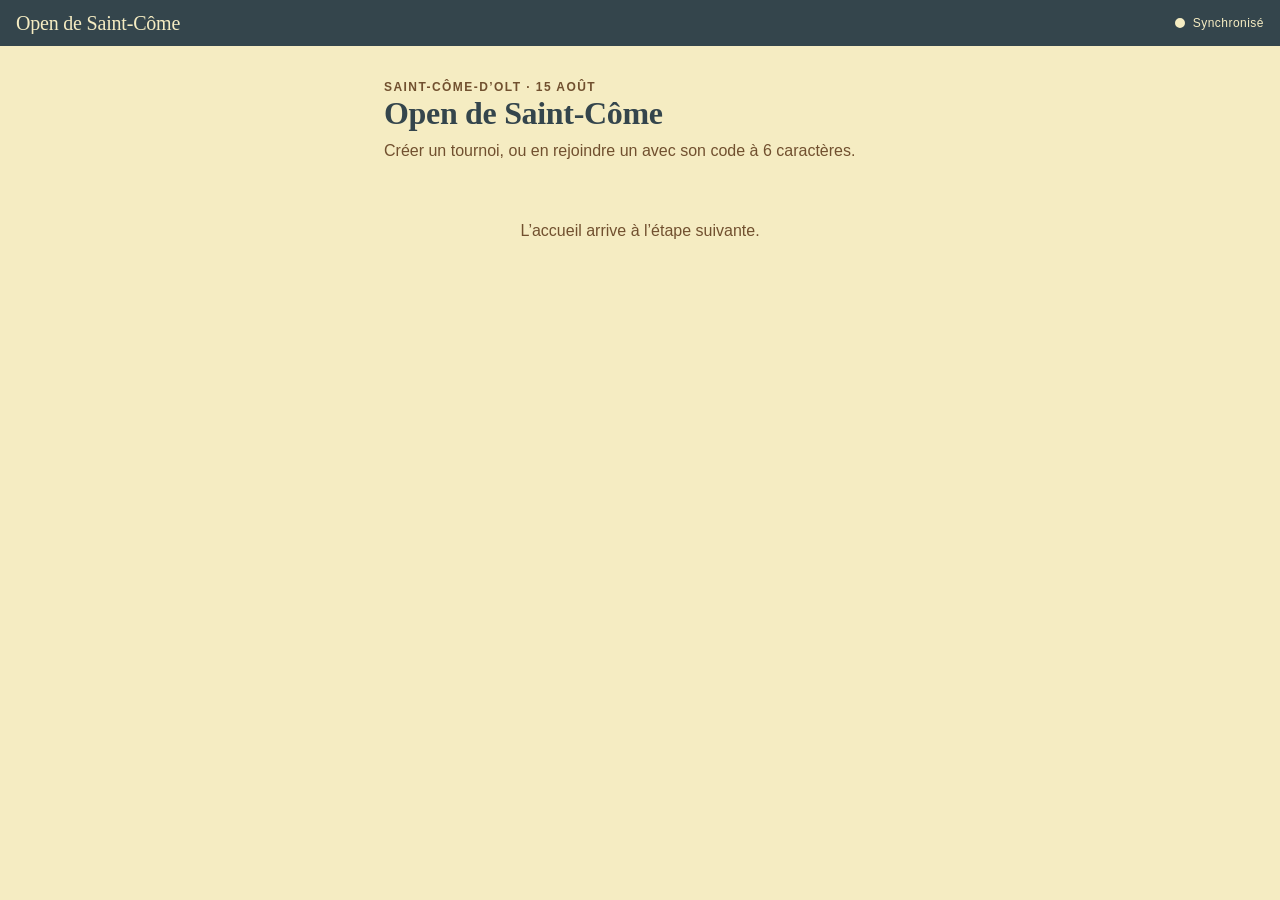
==== index.html @ f94b7e81 "Phase 4.2 : coquille de l'app — index.html, app.css, routeur et indicateur de synchronisation" ====
<!doctype html>
<html lang="fr">
<head>
  <meta charset="utf-8">

  <!-- viewport-fit=cover : la page s'étend sous l'encoche et la barre du bas
       des iPhone ; le CSS remet les marges là où il faut. -->
  <meta name="viewport" content="width=device-width, initial-scale=1, viewport-fit=cover">

  <title>Open de Saint-Côme</title>
  <meta name="description" content="Concours de pétanque en doublette — Saint-Côme-d'Olt, 15 août.">

  <!-- Couleur de la barre du navigateur sur mobile : le basalte du bandeau. -->
  <meta name="theme-color" content="#34454c">

  <!-- Permet d'ajouter l'app à l'écran d'accueil d'un iPhone. -->
  <meta name="apple-mobile-web-app-capable" content="yes">
  <meta name="apple-mobile-web-app-status-bar-style" content="black-translucent">
  <meta name="apple-mobile-web-app-title" content="Saint-Côme">

  <!-- Tous les chemins sont RELATIFS (./). Le site vit dans un sous-dossier sur
       GitHub Pages : un chemin commençant par / chercherait à la racine du
       domaine et donnerait une page blanche. -->
  <link rel="stylesheet" href="./css/theme.css">
  <link rel="stylesheet" href="./css/app.css">
</head>

<body>

  <!-- Lien d'évitement, invisible tant qu'on ne navigue pas au clavier. -->
  <a class="saut-contenu" href="#contenu">Aller au contenu</a>

  <header class="bandeau">
    <div class="bandeau__identite">
      <span class="bandeau__titre" id="bandeau-titre">Open de Saint-Côme</span>
      <span class="bandeau__code" id="bandeau-code" hidden></span>
    </div>

    <!-- L'indicateur de synchronisation. Visible en permanence : sur un terrain
         en Aveyron le réseau saute, il faut le savoir sans avoir à chercher.
         role="status" le fait annoncer par les lecteurs d'écran quand il change. -->
    <div class="statut statut--synchronise" id="statut" role="status" aria-live="polite">
      <span class="statut__pastille" aria-hidden="true"></span>
      <span class="statut__texte">Synchronisé</span>
    </div>
  </header>

  <main class="contenu" id="contenu" tabindex="-1"></main>

  <!-- Navigation du bas, affichée seulement à l'intérieur d'un tournoi. -->
  <nav class="nav" id="nav" aria-label="Sections du tournoi" hidden></nav>

  <noscript>
    <div class="contenu">
      <h1 class="titre-ecran">JavaScript est désactivé</h1>
      <p>Cette application a besoin de JavaScript pour fonctionner.
         Activez-le dans les réglages de votre navigateur, puis rechargez la page.</p>
    </div>
  </noscript>

  <script type="module" src="./js/app.js"></script>
</body>
</html>
---- css/theme.css ----
/* ============================================================================
   theme.css — Open de Saint-Côme
   ----------------------------------------------------------------------------
   CE FICHIER NE CONTIENT QUE DES VARIABLES. Aucune règle de mise en page ici,
   et réciproquement : aucune couleur en dur ailleurs dans le CSS du projet.
   Pour changer l'identité visuelle de toute l'application, il suffit de
   modifier les valeurs ci-dessous.

   ----------------------------------------------------------------------------
   PALETTE — Sanzo Wada, « A Dictionary of Color Combinations » (1933)
   COMBINAISON N° 296, reprise à l'identique. Aucune valeur n'a été inventée,
   éclaircie ni désaturée.

     #f5ecc2   Sulpher Yellow      L* 93,2   crème calcaire
     #d8a37b   Ochraceous Salmon   L* 71,4   argile rosée
     #71502f   Pale Raw Umber      L* 37,1   terre d'ombre
     #34454c   Slate Color         L* 27,8   basalte bleuté

   L'ensemble de l'interface est composé avec ces quatre couleurs et rien
   d'autre : ni blanc, ni gris d'appoint. Cette contrainte est volontaire, et
   c'est elle qui donne sa cohérence à l'app.

   ----------------------------------------------------------------------------
   CONTRASTES MESURÉS (norme WCAG 2.1)
   L'app s'utilise en plein soleil, sur un terrain : la lisibilité prime sur
   tout le reste. Voici les seules paires autorisées, et leur usage.

     basalte  sur crème    8,40:1   AAA   texte courant           ✔ partout
     crème    sur basalte  8,40:1   AAA   bandeaux, en-têtes      ✔ partout
     crème    sur ombre    6,11:1   AA    boutons d'action        ✔ partout
     ombre    sur crème    6,11:1   AA    texte secondaire        ✔ partout
     basalte  sur argile   4,49:1   AA    ⚠ GRAND TEXTE UNIQUEMENT
     ombre    sur argile   3,27:1   AA    ⚠ GRAND TEXTE UNIQUEMENT

   ⚠ RÈGLE À NE PAS ENFREINDRE : l'argile (#d8a37b) n'est JAMAIS un fond de
   petit texte. Elle mesure 4,49:1 avec le basalte, soit un cheveu sous le
   seuil de 4,50:1 exigé pour du texte courant. Elle est réservée aux surfaces
   décoratives et aux gros caractères — titres, scores, nom tiré au chapeau —
   pour lesquels le seuil n'est que de 3:1 et qui sont donc largement conformes.
   Les tokens --sc-signal-* portent ce rappel dans leur commentaire.

   Rappel des seuils : texte courant AA = 4,5:1 · AAA = 7:1
                       grand texte (≥ 24px, ou ≥ 18,66px gras) AA = 3:1
   ============================================================================ */

:root {

  /* ---------------------------------------------------------------------
     1. LES QUATRE COULEURS BRUTES
     Nommées d'après la matière, pas d'après leur rôle : ces variables ne
     changent jamais. Ce sont les rôles, plus bas, qui peuvent être réassignés.
     --------------------------------------------------------------------- */
  --sc-calcaire: #f5ecc2;   /* Sulpher Yellow    — la pierre du causse       */
  --sc-argile:   #d8a37b;   /* Ochraceous Salmon — la terre du terrain       */
  --sc-ombre:    #71502f;   /* Pale Raw Umber    — le bois, le cuir          */
  --sc-basalte:  #34454c;   /* Slate Color       — la lauze des toits        */

  /* ---------------------------------------------------------------------
     2. LES RÔLES
     C'est ce que le reste du CSS utilise. On n'écrit jamais --sc-basalte
     dans app.css : on écrit --sc-texte. Ainsi, réassigner une couleur ne
     demande de toucher qu'à cette section.
     --------------------------------------------------------------------- */

  /* Fonds */
  --sc-fond:            var(--sc-calcaire);  /* fond général de l'application */
  --sc-fond-inverse:    var(--sc-basalte);   /* bandeaux, en-têtes, pieds     */

  /* Textes */
  --sc-texte:           var(--sc-basalte);   /* 8,40:1 sur le fond — AAA      */
  --sc-texte-doux:      var(--sc-ombre);     /* 6,11:1 sur le fond — AA       */
  --sc-texte-inverse:   var(--sc-calcaire);  /* 8,40:1 sur fond inverse — AAA */

  /* Action principale : « Tirer un nom », « Valider le score »… */
  --sc-action:          var(--sc-ombre);
  --sc-action-texte:    var(--sc-calcaire);  /* 6,11:1 — AA                   */

  /* Surface de signal : équipe gagnante, nom qui vient d'être tiré.
     ⚠ GRANDS CARACTÈRES UNIQUEMENT (≥ 24px, ou ≥ 18,66px en gras).           */
  --sc-signal:          var(--sc-argile);
  --sc-signal-texte:    var(--sc-basalte);   /* 4,49:1 — AA en grand seulement */

  /* Traits et séparations */
  --sc-trait:           var(--sc-ombre);     /* bordure marquée, cadres       */
  --sc-trait-tenu:      var(--sc-argile);    /* filet discret, séparateurs    */
  --sc-trait-epaisseur: 2px;
  --sc-trait-tenu-epaisseur: 1px;

  /* États de synchronisation.
     La couleur ne porte JAMAIS l'information seule : chaque état est aussi
     signalé par un texte et par une forme (pastille pleine / creuse).
     C'est indispensable pour les daltoniens, et bien pratique en plein soleil. */
  --sc-etat-ok:       var(--sc-calcaire);  /* synchronisé — pastille pleine   */
  --sc-etat-attente:  var(--sc-argile);    /* en attente  — pastille pleine   */
  --sc-etat-horsligne: transparent;        /* hors ligne  — pastille creuse,
                                              cerclée de --sc-etat-ok         */

  /* ---------------------------------------------------------------------
     3. TYPOGRAPHIE
     Aucune police n'est téléchargée : pas de Google Fonts, pas de CDN.
     Deux raisons. D'abord le cahier des charges — zéro dépendance. Ensuite,
     et surtout : sur un terrain en Aveyron le réseau saute, et une police
     distante qui ne se charge pas, c'est une page qui saute d'un coup.
     On s'appuie donc sur les polices déjà installées sur l'appareil.
     --------------------------------------------------------------------- */

  /* Titres : une serif à fort caractère, à forte modulation de trait.
     Hoefler Text et Didot sont sur tous les iPhone et tous les Mac ; Georgia
     prend le relais sur Windows, et « serif » sur Android. */
  --sc-police-titre:
      "Hoefler Text", Didot, "Didot LT STD", "Bodoni 72",
      Georgia, "Times New Roman", serif;

  /* Texte courant : la sans-serif du système, la plus lisible qui soit
     puisque c'est celle que l'appareil affiche le mieux. */
  --sc-police-texte:
      -apple-system, BlinkMacSystemFont, "Segoe UI", Roboto,
      "Helvetica Neue", Arial, sans-serif;

  /* Chiffres et scores : même famille, mais toujours en chasse fixe
     (voir --sc-chiffres-reglage) pour que « 13 » et « 11 » aient exactement
     la même largeur et que les colonnes de scores ne dansent pas. */
  --sc-police-chiffres: var(--sc-police-texte);
  --sc-chiffres-reglage: tabular-nums lining-nums;

  /* Échelle typographique.
     Le pas est d'environ 1,25 — assez large pour hiérarchiser franchement,
     assez serré pour rester harmonieux. Tout est en rem, donc respectueux
     du réglage de taille de texte du téléphone. */
  --sc-t-micro:   0.75rem;   /* 12px — mentions, codes, horodatages         */
  --sc-t-petit:   0.875rem;  /* 14px — légendes                             */
  --sc-t-base:    1rem;      /* 16px — texte courant, minimum absolu        */
  --sc-t-moyen:   1.25rem;   /* 20px — noms de joueurs, libellés de boutons */
  --sc-t-grand:   1.5rem;    /* 24px — seuil du « grand texte » WCAG        */
  --sc-t-titre:   2rem;      /* 32px — titres d'écran                       */
  --sc-t-geant:   3rem;      /* 48px — le nom tiré au chapeau, les scores   */

  --sc-graisse-normale: 400;
  --sc-graisse-forte:   600;
  --sc-graisse-titre:   700;

  --sc-interligne-serre: 1.1;   /* titres                                   */
  --sc-interligne:       1.5;   /* texte courant                            */

  /* Interlettrage : les capitales et les petits libellés respirent mieux
     légèrement espacés ; les titres serif, eux, se resserrent. */
  --sc-lettres-titre:  -0.01em;
  --sc-lettres-capitales: 0.12em;

  /* ---------------------------------------------------------------------
     4. RYTHME ET ESPACES
     Une seule unité de base, 8px, et tout en est un multiple. C'est ce qui
     fait qu'une interface « tombe juste » sans qu'on sache pourquoi.
     --------------------------------------------------------------------- */
  --sc-u:    8px;
  --sc-e-1:  calc(var(--sc-u) * 0.5);   /*  4px */
  --sc-e-2:  var(--sc-u);               /*  8px */
  --sc-e-3:  calc(var(--sc-u) * 1.5);   /* 12px */
  --sc-e-4:  calc(var(--sc-u) * 2);     /* 16px */
  --sc-e-5:  calc(var(--sc-u) * 3);     /* 24px */
  --sc-e-6:  calc(var(--sc-u) * 4);     /* 32px */
  --sc-e-7:  calc(var(--sc-u) * 6);     /* 48px */
  --sc-e-8:  calc(var(--sc-u) * 8);     /* 64px */

  /* Largeur maximale du contenu. L'app est pensée pour 380px de large ;
     sur un écran d'ordinateur, on ne laisse pas les lignes s'étirer. */
  --sc-largeur-max: 34rem;   /* 544px */

  /* ---------------------------------------------------------------------
     5. CIBLES TACTILES
     On vise le doigt, parfois mouillé, parfois sur un téléphone tenu d'une
     main pendant que l'autre tient une boule. Apple recommande 44px ; on
     prend nettement plus large.
     --------------------------------------------------------------------- */
  --sc-cible-min:     56px;   /* toute zone cliquable                       */
  --sc-cible-large:   72px;   /* boutons de score, « Tirer un nom »         */

  /* ---------------------------------------------------------------------
     6. FORMES
     Des angles très peu arrondis : on reste du côté de l'objet imprimé, pas
     de l'interface en bulles.
     --------------------------------------------------------------------- */
  --sc-arrondi-net:   2px;
  --sc-arrondi:       4px;
  --sc-arrondi-doux:  8px;
  --sc-arrondi-rond:  999px;   /* pastilles d'état, compteurs               */

  /* Ombres portées : très discrètes. En plein soleil elles ne se voient pas,
     elles ne servent donc qu'à décoller légèrement un élément actif.
     Elles sont dérivées du basalte, jamais d'un noir pur. */
  --sc-ombre-portee:  0 2px 6px rgba(52, 69, 76, 0.18);
  --sc-ombre-levee:   0 6px 18px rgba(52, 69, 76, 0.26);

  /* ---------------------------------------------------------------------
     7. MOUVEMENT
     Une seule animation compte vraiment : le défilement des noms au chapeau.
     Le reste doit être bref, presque imperceptible.
     --------------------------------------------------------------------- */
  --sc-duree-instant: 90ms;
  --sc-duree-courte:  180ms;
  --sc-duree-tirage:  1500ms;   /* la durée du tirage d'un nom              */
  --sc-courbe:        cubic-bezier(0.2, 0, 0.2, 1);
  --sc-courbe-freinage: cubic-bezier(0.12, 0.7, 0.1, 1);  /* décélération
                                   du rouleau de noms, façon roue qui ralentit */

  /* Zones sûres des iPhone (encoche et barre du bas). */
  --sc-marge-haut: env(safe-area-inset-top, 0px);
  --sc-marge-bas:  env(safe-area-inset-bottom, 0px);
}

/* ----------------------------------------------------------------------------
   ACCESSIBILITÉ — mouvement réduit
   Si la personne a activé « Réduire les animations » dans les réglages de son
   téléphone, on coupe tout, y compris le tirage : le nom apparaît directement.
   ---------------------------------------------------------------------------- */
@media (prefers-reduced-motion: reduce) {
  :root {
    --sc-duree-instant: 0ms;
    --sc-duree-courte:  0ms;
    --sc-duree-tirage:  0ms;
  }
}

/* ----------------------------------------------------------------------------
   PAS DE MODE SOMBRE — et c'est un choix, pas un oubli.
   Le concours se joue de jour, dehors. Un thème sombre serait moins lisible
   au soleil qu'un fond clair, et la combinaison n° 296 n'a pas de variante
   nocturne authentique. On force donc le rendu clair.
   ---------------------------------------------------------------------------- */
:root { color-scheme: light; }
---- css/app.css ----
/* ============================================================================
   app.css — la mise en page.
   ----------------------------------------------------------------------------
   AUCUNE COULEUR N'EST ÉCRITE EN DUR DANS CE FICHIER. Tout passe par les
   variables de theme.css. Si vous trouvez un « #… » ici, c'est un bug.

   Le fichier applique la philosophie de design de /design/philosophie.md :

     · quatre encres en aplats, aucun dégradé, aucune transparence décorative ;
     · le TRAIT plutôt que la boîte — des filets fins qui séparent et encadrent,
       pas des cartes flottantes avec des ombres ;
     · la hiérarchie par la TAILLE, jamais par la couleur ;
     · le vide comme matière : marges larges, peu d'éléments, mais grands ;
     · deux voix typographiques, une serif pour les titres, la sans-serif du
       système pour tout le reste.

   Ordre du fichier :
     1. Remise à zéro et fondations
     2. Bandeau et indicateur de synchronisation
     3. Contenu et titres
     4. Boutons
     5. Champs de saisie
     6. Listes et lignes
     7. Cadres (les matchs)
     8. Onglets
     9. Navigation du bas
    10. Utilitaires
   ============================================================================ */

/* ============================================================================
   1. REMISE À ZÉRO ET FONDATIONS
   ============================================================================ */

*, *::before, *::after { box-sizing: border-box; }

html {
  /* Empêche iOS d'agrandir tout seul le texte quand on tourne le téléphone. */
  -webkit-text-size-adjust: 100%;
}

body {
  margin: 0;
  min-height: 100dvh;
  background: var(--sc-fond);
  color: var(--sc-texte);
  font-family: var(--sc-police-texte);
  font-size: var(--sc-t-base);
  line-height: var(--sc-interligne);

  /* On coupe le rebond élastique horizontal : rien ne défile latéralement ici. */
  overflow-x: hidden;
}

h1, h2, h3, p, ul, ol, figure { margin: 0; }
ul, ol { padding: 0; list-style: none; }

/* Le doigt ne doit jamais déclencher la sélection de texte par erreur. */
button, .nav__lien, .onglet { -webkit-user-select: none; user-select: none; }

/* Pas de surbrillance bleue au toucher sur iOS : on gère nous-mêmes le retour
   visuel, plus discret et dans la palette. */
button, a { -webkit-tap-highlight-color: transparent; }

/* Le contour de focus : franc, dans l'encre, jamais supprimé. Quelqu'un qui
   navigue au clavier doit voir où il est. */
:focus-visible {
  outline: 3px solid var(--sc-texte);
  outline-offset: 2px;
}

/* Lien d'évitement, caché jusqu'à ce qu'on l'atteigne au clavier. */
.saut-contenu {
  position: absolute;
  left: var(--sc-e-4);
  top: calc(-1 * var(--sc-e-8));
  z-index: 10;
  padding: var(--sc-e-3) var(--sc-e-4);
  background: var(--sc-fond-inverse);
  color: var(--sc-texte-inverse);
  text-decoration: none;
  border-radius: var(--sc-arrondi);
  transition: top var(--sc-duree-courte) var(--sc-courbe);
}
.saut-contenu:focus { top: var(--sc-e-4); }

/* ============================================================================
   2. BANDEAU ET INDICATEUR DE SYNCHRONISATION
   ============================================================================ */

.bandeau {
  position: sticky;
  top: 0;
  z-index: 5;

  display: flex;
  align-items: center;
  justify-content: space-between;
  gap: var(--sc-e-3);

  padding: var(--sc-e-3) var(--sc-e-4);
  padding-top: calc(var(--sc-e-3) + var(--sc-marge-haut));

  background: var(--sc-fond-inverse);
  color: var(--sc-texte-inverse);
}

.bandeau__identite {
  display: flex;
  flex-direction: column;
  gap: 2px;
  min-width: 0;                 /* autorise la troncature du nom */
}

.bandeau__titre {
  font-family: var(--sc-police-titre);
  font-size: var(--sc-t-moyen);
  line-height: var(--sc-interligne-serre);
  letter-spacing: var(--sc-lettres-titre);

  /* Un nom de tournoi trop long est coupé plutôt que de pousser le statut
     hors de l'écran. */
  overflow: hidden;
  text-overflow: ellipsis;
  white-space: nowrap;
}

/* Le code à 6 caractères : c'est ce qu'on dicte aux autres, il doit être
   parfaitement lisible, donc en chasse fixe et bien espacé. */
.bandeau__code {
  font-size: var(--sc-t-micro);
  font-variant-numeric: var(--sc-chiffres-reglage);
  letter-spacing: var(--sc-lettres-capitales);
  opacity: 0.85;
}

.statut {
  display: flex;
  align-items: center;
  gap: var(--sc-e-2);
  flex: none;
  font-size: var(--sc-t-micro);
  letter-spacing: 0.04em;
}

/* La pastille. ATTENTION : la couleur ne porte JAMAIS l'information seule —
   le texte à côté dit toujours l'état, et « hors ligne » se distingue aussi
   par sa forme (pastille creuse). Indispensable pour les daltoniens, et bien
   pratique en plein soleil quand les teintes se lavent. */
.statut__pastille {
  width: 10px;
  height: 10px;
  flex: none;
  border-radius: var(--sc-arrondi-rond);
  border: 2px solid var(--sc-etat-ok);
  background: var(--sc-etat-ok);
}

.statut--synchronise .statut__pastille {
  border-color: var(--sc-etat-ok);
  background: var(--sc-etat-ok);
}
.statut--attente .statut__pastille {
  border-color: var(--sc-etat-attente);
  background: var(--sc-etat-attente);
}
.statut--horsligne .statut__pastille {
  border-color: var(--sc-etat-ok);
  background: var(--sc-etat-horsligne);   /* creuse : transparent */
}

/* ============================================================================
   3. CONTENU ET TITRES
   ============================================================================ */

.contenu {
  max-width: var(--sc-largeur-max);
  margin: 0 auto;
  padding: var(--sc-e-5) var(--sc-e-4) var(--sc-e-8);
}

/* Quand la navigation du bas est affichée, on dégage la place pour elle. */
body.a-navigation .contenu {
  padding-bottom: calc(var(--sc-e-8) + var(--sc-cible-min) + var(--sc-marge-bas));
}

.contenu:focus { outline: none; }

.titre-ecran {
  font-family: var(--sc-police-titre);
  font-size: var(--sc-t-titre);
  font-weight: var(--sc-graisse-titre);
  line-height: var(--sc-interligne-serre);
  letter-spacing: var(--sc-lettres-titre);
  margin-bottom: var(--sc-e-2);
}

/* La petite mention en capitales espacées : lieu, tour, section. Discrète par
   construction — elle informe, elle ne crie pas. */
.mention {
  font-size: var(--sc-t-micro);
  font-weight: var(--sc-graisse-forte);
  letter-spacing: var(--sc-lettres-capitales);
  text-transform: uppercase;
  color: var(--sc-texte-doux);
}

.chapo {
  color: var(--sc-texte-doux);
  margin-bottom: var(--sc-e-5);
}

/* Le filet qui sépare deux sections. Une règle horizontale, pas un fond gris. */
.filet {
  height: var(--sc-trait-tenu-epaisseur);
  background: var(--sc-trait-tenu);
  border: 0;
  margin: var(--sc-e-5) 0;
}

.section { margin-top: var(--sc-e-6); }

.section__titre {
  font-family: var(--sc-police-titre);
  font-size: var(--sc-t-grand);
  line-height: var(--sc-interligne-serre);
  margin-bottom: var(--sc-e-3);
}

/* ============================================================================
   4. BOUTONS
   ----------------------------------------------------------------------------
   Trois formes seulement :
     .bouton            — l'ordinaire, cerné d'un filet
     .bouton--action    — l'action principale de l'écran, en aplat d'ombre
     .bouton--geant     — « Tirer un nom », et rien d'autre
   ============================================================================ */

.bouton {
  display: inline-flex;
  align-items: center;
  justify-content: center;
  gap: var(--sc-e-2);

  min-height: var(--sc-cible-min);
  padding: var(--sc-e-3) var(--sc-e-5);

  font-family: inherit;
  font-size: var(--sc-t-moyen);
  font-weight: var(--sc-graisse-forte);
  line-height: 1.2;
  text-align: center;
  text-decoration: none;

  color: var(--sc-texte);
  background: transparent;
  border: var(--sc-trait-epaisseur) solid var(--sc-trait);
  border-radius: var(--sc-arrondi);
  cursor: pointer;

  transition: transform var(--sc-duree-instant) var(--sc-courbe);
}

.bouton:active { transform: translateY(1px); }

.bouton[disabled],
.bouton[aria-disabled='true'] {
  opacity: 0.4;
  cursor: not-allowed;
  transform: none;
}

.bouton--action {
  background: var(--sc-action);
  border-color: var(--sc-action);
  color: var(--sc-action-texte);
}

.bouton--geant {
  width: 100%;
  min-height: var(--sc-cible-large);
  padding: var(--sc-e-5);
  font-family: var(--sc-police-titre);
  font-size: var(--sc-t-grand);
  font-weight: var(--sc-graisse-titre);
  background: var(--sc-action);
  border-color: var(--sc-action);
  color: var(--sc-action-texte);
}

/* Le bouton discret : « annuler le dernier tirage », « retour ». Un filet ténu
   et rien de plus — il existe sans réclamer l'attention. */
.bouton--discret {
  min-height: var(--sc-cible-min);
  padding: var(--sc-e-2) var(--sc-e-4);
  font-size: var(--sc-t-base);
  font-weight: var(--sc-graisse-normale);
  color: var(--sc-texte-doux);
  border-color: var(--sc-trait-tenu);
  border-width: var(--sc-trait-tenu-epaisseur);
}

.bouton--pleine-largeur { width: 100%; }

/* Une pile de boutons, espacés du rythme de base. */
.boutons {
  display: flex;
  flex-direction: column;
  gap: var(--sc-e-3);
  margin-top: var(--sc-e-5);
}

.boutons--cote-a-cote {
  flex-direction: row;
  flex-wrap: wrap;
}
.boutons--cote-a-cote > * { flex: 1 1 40%; }

/* ============================================================================
   5. CHAMPS DE SAISIE
   ============================================================================ */

.champ-groupe {
  display: flex;
  flex-direction: column;
  gap: var(--sc-e-2);
  margin-bottom: var(--sc-e-4);
}

.champ-libelle {
  font-size: var(--sc-t-petit);
  font-weight: var(--sc-graisse-forte);
  color: var(--sc-texte-doux);
}

.champ {
  width: 100%;
  min-height: var(--sc-cible-min);
  padding: var(--sc-e-3) var(--sc-e-4);

  font-family: inherit;
  /* 16px minimum : en dessous, iOS zoome automatiquement au moment de la
     saisie, ce qui décale toute la page. */
  font-size: var(--sc-t-base);

  color: var(--sc-texte);
  background: var(--sc-fond);
  border: var(--sc-trait-epaisseur) solid var(--sc-trait);
  border-radius: var(--sc-arrondi);
}

.champ::placeholder { color: var(--sc-texte-doux); opacity: 0.6; }

/* Le champ du code de tournoi : on le dicte, on le tape en majuscules, il doit
   être immense et parfaitement lisible. */
.champ--code {
  font-family: var(--sc-police-chiffres);
  font-variant-numeric: var(--sc-chiffres-reglage);
  font-size: var(--sc-t-titre);
  font-weight: var(--sc-graisse-titre);
  text-align: center;
  letter-spacing: 0.24em;
  text-transform: uppercase;
  padding-left: 0.24em;          /* compense l'espacement sur le dernier signe */
}

.champ-erreur {
  font-size: var(--sc-t-petit);
  color: var(--sc-texte-doux);
  font-weight: var(--sc-graisse-forte);
}

/* Une saisie avec son bouton à droite : « nom du joueur » + « Ajouter ». */
.saisie-ligne {
  display: flex;
  gap: var(--sc-e-2);
  align-items: stretch;
}
.saisie-ligne .champ { flex: 1 1 auto; }
.saisie-ligne .bouton { flex: none; padding-inline: var(--sc-e-4); }

/* ============================================================================
   6. LISTES ET LIGNES
   ----------------------------------------------------------------------------
   Une liste, c'est une suite de lignes séparées par un filet — comme une
   feuille de match. Pas des cartes.
   ============================================================================ */

.liste {
  border-top: var(--sc-trait-tenu-epaisseur) solid var(--sc-trait-tenu);
}

.ligne {
  display: flex;
  align-items: center;
  gap: var(--sc-e-3);
  min-height: var(--sc-cible-min);
  padding: var(--sc-e-3) 0;
  border-bottom: var(--sc-trait-tenu-epaisseur) solid var(--sc-trait-tenu);
}

.ligne__principal {
  flex: 1 1 auto;
  min-width: 0;
  font-size: var(--sc-t-moyen);
}

.ligne__secondaire {
  font-size: var(--sc-t-petit);
  color: var(--sc-texte-doux);
}

/* Le numéro d'ordre en tête de ligne : discret, en chasse fixe pour que la
   colonne reste droite. */
.ligne__numero {
  flex: none;
  width: 2.2em;
  font-size: var(--sc-t-petit);
  font-variant-numeric: var(--sc-chiffres-reglage);
  color: var(--sc-texte-doux);
}

.ligne__actions {
  display: flex;
  gap: var(--sc-e-2);
  flex: none;
}

/* Petit bouton carré d'action sur une ligne (modifier, supprimer). */
.bouton-icone {
  display: inline-flex;
  align-items: center;
  justify-content: center;
  width: var(--sc-cible-min);
  height: var(--sc-cible-min);
  font-family: inherit;
  font-size: var(--sc-t-base);
  color: var(--sc-texte-doux);
  background: transparent;
  border: var(--sc-trait-tenu-epaisseur) solid var(--sc-trait-tenu);
  border-radius: var(--sc-arrondi);
  cursor: pointer;
}

/* Le compteur en direct : « 9 joueurs ». Gros chiffre, petit mot. */
.compteur {
  display: flex;
  align-items: baseline;
  gap: var(--sc-e-2);
}
.compteur__nombre {
  font-family: var(--sc-police-chiffres);
  font-variant-numeric: var(--sc-chiffres-reglage);
  font-size: var(--sc-t-geant);
  font-weight: var(--sc-graisse-titre);
  line-height: 1;
}
.compteur__libelle {
  font-size: var(--sc-t-petit);
  color: var(--sc-texte-doux);
}

/* L'état vide : pas d'illustration, pas de point d'exclamation. Une phrase. */
.vide {
  padding: var(--sc-e-6) 0;
  color: var(--sc-texte-doux);
  text-align: center;
}

/* ============================================================================
   7. CADRES — les matchs
   ----------------------------------------------------------------------------
   Un match est un bloc cerné d'un filet, avec deux lignes d'équipes. Le
   vainqueur est signalé par un aplat d'argile et par sa graisse — jamais par
   la couleur seule.

   RAPPEL : l'argile ne porte que du GRAND texte (≥ 24 px, ou ≥ 18,66 px gras).
   Son contraste est de 4,49:1, juste sous le seuil du texte courant.
   ============================================================================ */

.cadre {
  border: var(--sc-trait-epaisseur) solid var(--sc-trait);
  border-radius: var(--sc-arrondi);
  margin-bottom: var(--sc-e-3);
  overflow: hidden;
}

.cadre__entete {
  display: flex;
  align-items: center;
  justify-content: space-between;
  gap: var(--sc-e-2);
  padding: var(--sc-e-2) var(--sc-e-3);
  background: var(--sc-fond-inverse);
  color: var(--sc-texte-inverse);
  font-size: var(--sc-t-micro);
  font-weight: var(--sc-graisse-forte);
  letter-spacing: var(--sc-lettres-capitales);
  text-transform: uppercase;
}

.equipe {
  display: flex;
  align-items: center;
  justify-content: space-between;
  gap: var(--sc-e-3);
  min-height: var(--sc-cible-min);
  padding: var(--sc-e-3);
}

.equipe + .equipe {
  border-top: var(--sc-trait-tenu-epaisseur) solid var(--sc-trait-tenu);
}

.equipe__nom {
  flex: 1 1 auto;
  min-width: 0;
  /* 18,66 px gras = seuil du « grand texte » WCAG. On est à 20 px gras quand
     l'équipe gagne, donc au-dessus du seuil sur fond d'argile. */
  font-size: var(--sc-t-moyen);
}

.equipe__score {
  flex: none;
  font-family: var(--sc-police-chiffres);
  font-variant-numeric: var(--sc-chiffres-reglage);
  font-size: var(--sc-t-moyen);
  font-weight: var(--sc-graisse-forte);
  letter-spacing: 0.08em;
}

.equipe--gagnante {
  background: var(--sc-signal);
  color: var(--sc-signal-texte);
}
.equipe--gagnante .equipe__nom,
.equipe--gagnante .equipe__score {
  font-weight: var(--sc-graisse-titre);
}

/* Une place encore inconnue : « vainqueur de… ». */
.equipe--attente .equipe__nom {
  color: var(--sc-texte-doux);
  font-size: var(--sc-t-base);
  font-style: italic;
}

/* Le bandeau « exempte » d'un bye. */
.cadre--bye .cadre__entete { background: var(--sc-action); }

/* ============================================================================
   8. ONGLETS — Principal / Consolante, et la navigation entre les tours
   ============================================================================ */

.onglets {
  display: flex;
  gap: 0;
  border-bottom: var(--sc-trait-epaisseur) solid var(--sc-trait);
  margin-bottom: var(--sc-e-5);
}

.onglet {
  flex: 1 1 0;
  min-height: var(--sc-cible-min);
  padding: var(--sc-e-3) var(--sc-e-2);

  font-family: inherit;
  font-size: var(--sc-t-petit);
  font-weight: var(--sc-graisse-forte);
  letter-spacing: 0.04em;

  color: var(--sc-texte-doux);
  background: transparent;
  border: 0;
  border-bottom: 4px solid transparent;
  margin-bottom: calc(-1 * var(--sc-trait-epaisseur));
  cursor: pointer;
}

.onglet[aria-selected='true'] {
  color: var(--sc-texte);
  border-bottom-color: var(--sc-action);
}

/* La navigation tour par tour. Choix assumé : PAS de défilement horizontal du
   bracket. À 380 px de large, une arborescence classique devient illisible dès
   le deuxième tour ; un tour à la fois, en pleine largeur, se lit debout. */
.tours {
  display: flex;
  align-items: center;
  justify-content: space-between;
  gap: var(--sc-e-3);
  margin-bottom: var(--sc-e-4);
}

.tours__nom {
  flex: 1 1 auto;
  text-align: center;
  font-family: var(--sc-police-titre);
  font-size: var(--sc-t-grand);
  line-height: var(--sc-interligne-serre);
}

.tours__fleche {
  flex: none;
  width: var(--sc-cible-min);
  height: var(--sc-cible-min);
  font-size: var(--sc-t-grand);
  color: var(--sc-texte);
  background: transparent;
  border: var(--sc-trait-tenu-epaisseur) solid var(--sc-trait-tenu);
  border-radius: var(--sc-arrondi);
  cursor: pointer;
}
.tours__fleche[disabled] { opacity: 0.3; cursor: not-allowed; }

/* ============================================================================
   9. NAVIGATION DU BAS
   ----------------------------------------------------------------------------
   Au pouce, toujours accessible, jamais dans le chemin du contenu.
   ============================================================================ */

.nav {
  position: fixed;
  left: 0;
  right: 0;
  bottom: 0;
  z-index: 5;

  display: flex;
  background: var(--sc-fond-inverse);
  padding-bottom: var(--sc-marge-bas);
}

.nav[hidden] { display: none; }

.nav__lien {
  flex: 1 1 0;
  display: flex;
  align-items: center;
  justify-content: center;

  min-height: var(--sc-cible-min);
  padding: var(--sc-e-2) 2px;

  font-size: var(--sc-t-micro);
  font-weight: var(--sc-graisse-forte);
  letter-spacing: 0.02em;
  text-align: center;
  text-decoration: none;

  color: var(--sc-texte-inverse);
  border-top: 4px solid transparent;
}

.nav__lien[aria-current='page'] {
  border-top-color: var(--sc-signal);
}

/* ============================================================================
   10. UTILITAIRES
   ============================================================================ */

/* Une pile verticale au rythme de base. */
.pile { display: flex; flex-direction: column; gap: var(--sc-e-4); }
.pile--serre { gap: var(--sc-e-2); }
.pile--large { gap: var(--sc-e-6); }

.entre-deux {
  display: flex;
  align-items: center;
  justify-content: space-between;
  gap: var(--sc-e-3);
}

.centre { text-align: center; }

/* Réservé aux lecteurs d'écran : présent dans la page, invisible à l'œil. */
.pour-lecteur {
  position: absolute;
  width: 1px; height: 1px;
  padding: 0; margin: -1px;
  overflow: hidden;
  clip-path: inset(50%);
  white-space: nowrap;
}

/* Le code du tournoi affiché en grand sur l'accueil : c'est lui qu'on dicte. */
.code-geant {
  font-family: var(--sc-police-chiffres);
  font-variant-numeric: var(--sc-chiffres-reglage);
  font-size: var(--sc-t-geant);
  font-weight: var(--sc-graisse-titre);
  letter-spacing: 0.16em;
  line-height: 1;
  padding-left: 0.16em;
}

/* Un bloc en aplat d'ombre, pour isoler une information importante. */
.encart {
  padding: var(--sc-e-4);
  background: var(--sc-fond-inverse);
  color: var(--sc-texte-inverse);
  border-radius: var(--sc-arrondi);
}

.encart--signal {
  background: var(--sc-signal);
  color: var(--sc-signal-texte);
}

/* ----------------------------------------------------------------------------
   Écrans larges : on ne laisse pas les lignes s'étirer. L'app reste une
   colonne, simplement centrée — c'est le même outil, pas une version « bureau ».
   ---------------------------------------------------------------------------- */
@media (min-width: 700px) {
  .contenu { padding-top: var(--sc-e-6); }
  .nav { justify-content: center; }
  .nav__lien { flex: 0 1 9rem; }
}
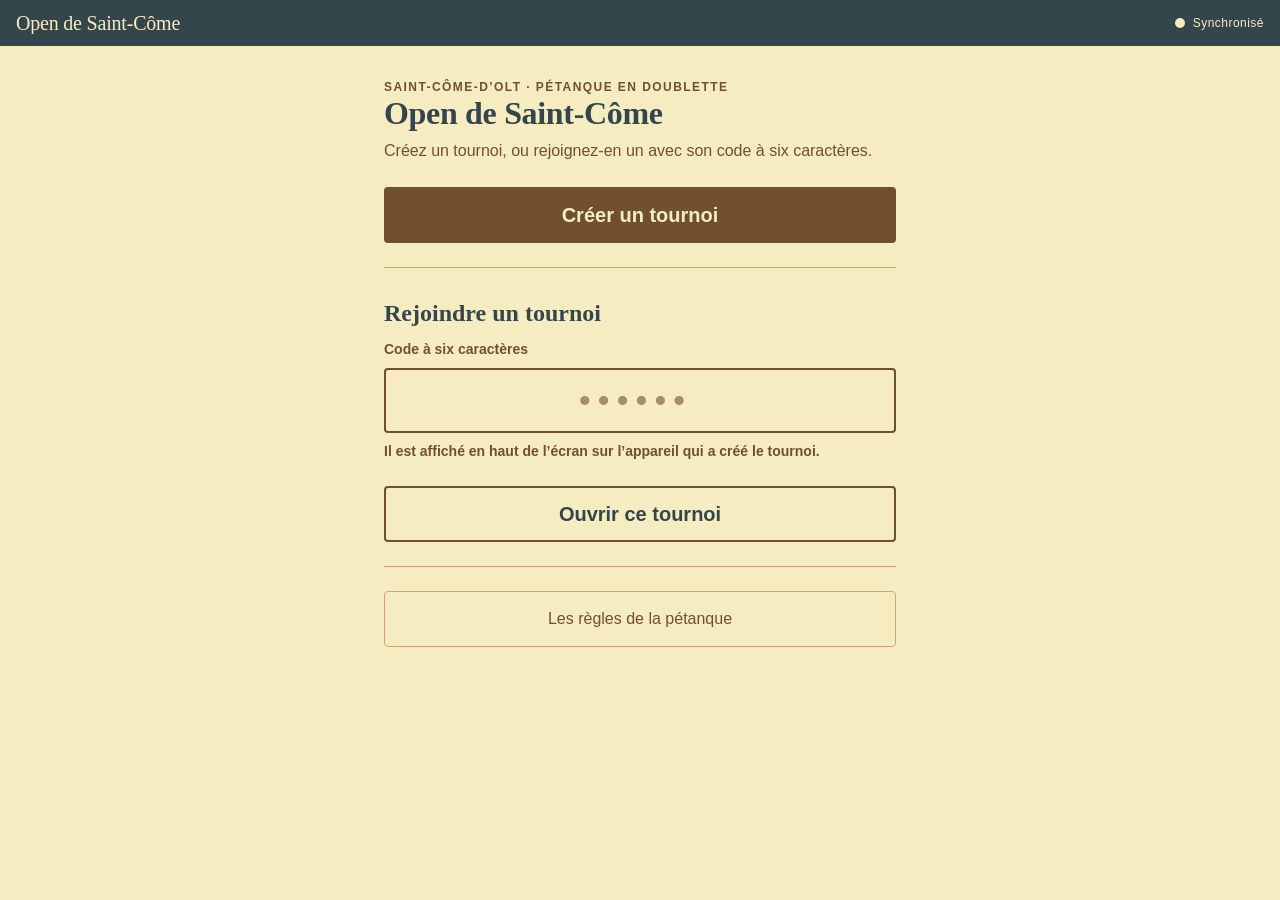
==== commit b594a73e: "Chapeau : lancer de boule animé avec GSAP — une timeline unique pour la boule et les noms" ====
--- a/index.html
+++ b/index.html
@@ -58,6 +58,16 @@
     </div>
   </noscript>
 
+  <!-- GSAP, servi depuis le site et non depuis un CDN : sur un terrain sans
+       réseau, l'animation du chapeau doit fonctionner comme le reste.
+
+       Chargé en script CLASSIQUE, et non par un import de module : le paquet
+       est au format UMD, qui s'installe sur `window`. Or les modules ES sont
+       en mode strict, où cette écriture lève une exception au lieu d'être
+       ignorée. Avec `defer`, il s'exécute avant les modules sans bloquer
+       l'affichage de la page. -->
+  <script defer src="./js/vendor/gsap.min.js"></script>
+
   <script type="module" src="./js/app.js"></script>
 </body>
 </html>
--- a/css/theme.css
+++ b/css/theme.css
@@ -133,7 +133,13 @@
   --sc-t-moyen:   1.25rem;   /* 20px — noms de joueurs, libellés de boutons */
   --sc-t-grand:   1.5rem;    /* 24px — seuil du « grand texte » WCAG        */
   --sc-t-titre:   2rem;      /* 32px — titres d'écran                       */
-  --sc-t-geant:   3rem;      /* 48px — le nom tiré au chapeau, les scores   */
+  --sc-t-geant:   3rem;      /* 48px — les scores, les compteurs            */
+
+  /* Le nom tiré au chapeau : c'est le plus gros texte de toute l'application.
+     Il s'adapte à la largeur de l'écran, parce qu'un nom composé comme
+     « Jean-Michel » doit tenir sur une ligne sur un téléphone étroit. */
+  --sc-t-nom-tire: clamp(1.75rem, 8.5vw, 3rem);
+  --sc-rouleau-hauteur: 5rem;   /* hauteur d'un cran du rouleau de noms      */
 
   --sc-graisse-normale: 400;
   --sc-graisse-forte:   600;
--- a/css/app.css
+++ b/css/app.css
@@ -425,7 +425,9 @@
   flex: none;
 }
 
-/* Petit bouton carré d'action sur une ligne (modifier, supprimer). */
+/* Petit bouton carré d'action sur une ligne (modifier, supprimer).
+   Le symbole est volontairement gros et gras : un trait fin disparaît au
+   soleil, et ces deux boutons se visent du pouce sans regarder. */
 .bouton-icone {
   display: inline-flex;
   align-items: center;
@@ -433,7 +435,8 @@
   width: var(--sc-cible-min);
   height: var(--sc-cible-min);
   font-family: inherit;
-  font-size: var(--sc-t-base);
+  font-size: var(--sc-t-moyen);
+  font-weight: var(--sc-graisse-forte);
   color: var(--sc-texte-doux);
   background: transparent;
   border: var(--sc-trait-tenu-epaisseur) solid var(--sc-trait-tenu);
@@ -546,6 +549,170 @@
 
 /* Le bandeau « exempte » d'un bye. */
 .cadre--bye .cadre__entete { background: var(--sc-action); }
+
+/* ============================================================================
+   7 bis. LE CHAPEAU
+   ----------------------------------------------------------------------------
+   L'écran signature. Presque vide : un rouleau, un bouton, et le nom.
+
+   Le rouleau est un vrai défilement vertical, pas un clignotement de texte :
+   une piste de noms se déplace derrière une fenêtre de la hauteur d'une ligne,
+   ralentit selon une courbe de freinage — celle d'une roue qui s'arrête, pas
+   d'une temporisation logicielle — et S'ARRÊTE NET sur le nom tiré. Pas de
+   fondu, pas de rebond. Le silence qui suit fait partie de l'effet.
+   ============================================================================ */
+
+.chapeau-scene {
+  border: var(--sc-trait-epaisseur) solid var(--sc-trait);
+  border-radius: var(--sc-arrondi);
+  padding: var(--sc-e-4) var(--sc-e-3);
+  margin-bottom: var(--sc-e-5);
+  text-align: center;
+}
+
+/* ----------------------------------------------------------------------------
+   LA PISTE — le lancer de boule
+   ----------------------------------------------------------------------------
+   Le motif de l'affiche, remis en mouvement : le cercle de lancement, l'arc,
+   le but. Les formes sont dessinées par views/lancer.js ; leurs couleurs sont
+   ici, comme partout ailleurs, et viennent des variables du thème.
+   ---------------------------------------------------------------------------- */
+
+.piste {
+  display: block;
+  width: 100%;
+  height: auto;
+  margin-bottom: var(--sc-e-2);
+  overflow: visible;
+}
+
+.piste__sol {
+  stroke: var(--sc-trait-tenu);
+  stroke-width: 1;
+}
+
+.piste__cercle {
+  fill: none;
+  stroke: var(--sc-trait);
+  stroke-width: 1.4;
+}
+
+.piste__but { fill: var(--sc-signal); }
+
+/* L'onde de choc. Elle s'efface en AMINCISSANT son trait, jamais en devenant
+   transparente : on ne mélange pas les encres. */
+.piste__impact {
+  fill: none;
+  stroke: var(--sc-trait);
+}
+
+.piste__boule-corps { fill: var(--sc-fond-inverse); }
+
+/* Les stries. Sans elles, une sphère qui roule ne se distingue pas d'une
+   sphère qui glisse — c'est ce détail qui donne son poids à la boule. */
+.piste__stries {
+  stroke: var(--sc-texte-inverse);
+  stroke-width: 1.1;
+  stroke-linecap: round;
+}
+
+/* Mouvement réduit demandé par le système : plus rien ne bouge, le nom
+   apparaît directement. */
+@media (prefers-reduced-motion: reduce) {
+  /* La scène du lancer disparaît entièrement : le nom apparaît directement.
+     Les mouvements eux-mêmes sont joués par GSAP, qui n'est tout simplement
+     pas appelé dans ce cas (voir views/chapeau.js). */
+  .piste { display: none; }
+}
+
+/* La fenêtre : on ne voit qu'un cran de la piste à la fois. */
+.rouleau {
+  height: var(--sc-rouleau-hauteur);
+  overflow: hidden;
+  position: relative;
+}
+
+.rouleau__piste {
+  /* Prévient le navigateur qu'on va animer ce déplacement : il prépare la
+     couche graphique et le défilement reste fluide sur un vieux téléphone. */
+  will-change: transform;
+}
+
+.rouleau__nom {
+  height: var(--sc-rouleau-hauteur);
+  display: flex;
+  align-items: center;
+  justify-content: center;
+
+  font-family: var(--sc-police-titre);
+  font-size: var(--sc-t-nom-tire);
+  font-weight: var(--sc-graisse-titre);
+  line-height: 1;
+  letter-spacing: var(--sc-lettres-titre);
+
+  white-space: nowrap;
+  overflow: hidden;
+  text-overflow: ellipsis;
+  padding: 0 var(--sc-e-2);
+}
+
+/* Le nom arrêté. L'aplat d'argile ne porte ici que ce très grand texte —
+   largement au-delà du seuil de 24 px qui l'autorise. */
+.rouleau--arrete {
+  background: var(--sc-signal);
+  color: var(--sc-signal-texte);
+  border-radius: var(--sc-arrondi);
+}
+
+.chapeau-scene__legende {
+  margin-top: var(--sc-e-3);
+  min-height: 2.4em;
+  font-size: var(--sc-t-base);
+  color: var(--sc-texte-doux);
+}
+
+/* Le message « en attente de son coéquipier » : c'est lui qui fait comprendre
+   le format à toute la table. Il ne doit pas passer inaperçu. */
+.chapeau-scene__legende strong {
+  display: block;
+  font-size: var(--sc-t-moyen);
+  font-weight: var(--sc-graisse-forte);
+  color: var(--sc-texte);
+}
+
+.chapeau-reste {
+  text-align: center;
+  margin-top: var(--sc-e-3);
+  font-size: var(--sc-t-petit);
+  color: var(--sc-texte-doux);
+}
+
+/* Une équipe formée dans la liste du dessous. */
+.equipe-formee {
+  display: flex;
+  align-items: center;
+  gap: var(--sc-e-3);
+  min-height: var(--sc-cible-min);
+  padding: var(--sc-e-3) 0;
+  border-bottom: var(--sc-trait-tenu-epaisseur) solid var(--sc-trait-tenu);
+}
+
+.equipe-formee__rang {
+  flex: none;
+  width: 2.4em;
+  font-family: var(--sc-police-chiffres);
+  font-variant-numeric: var(--sc-chiffres-reglage);
+  font-size: var(--sc-t-petit);
+  color: var(--sc-texte-doux);
+}
+
+.equipe-formee__nom {
+  flex: 1 1 auto;
+  min-width: 0;
+  font-size: var(--sc-t-moyen);
+}
+
+.equipe-formee--incomplete .equipe-formee__nom { color: var(--sc-texte-doux); }
 
 /* ============================================================================
    8. ONGLETS — Principal / Consolante, et la navigation entre les tours
@@ -614,6 +781,107 @@
 .tours__fleche[disabled] { opacity: 0.3; cursor: not-allowed; }
 
 /* ============================================================================
+   8 bis. LA SAISIE DES SCORES
+   ----------------------------------------------------------------------------
+   Le clavier numérique est banni. Voici pourquoi c'est possible :
+
+   Une manche de pétanque s'arrête à 13. Le vainqueur EST à 13, toujours. Il n'y
+   a donc que deux informations à saisir — qui a gagné la manche, et combien
+   l'autre avait — et la seconde tient dans une grille de treize touches, de 0
+   à 12.
+
+   Deux appuis par manche, des cibles de 56 px, aucun clavier qui surgit et
+   recouvre l'écran. C'est saisissable debout, d'une main, avec les doigts
+   poussiéreux.
+   ============================================================================ */
+
+.saisie-match {
+  border-top: var(--sc-trait-tenu-epaisseur) solid var(--sc-trait-tenu);
+  padding: var(--sc-e-4) var(--sc-e-3);
+}
+
+.manche {
+  padding-bottom: var(--sc-e-4);
+}
+.manche + .manche {
+  border-top: var(--sc-trait-tenu-epaisseur) solid var(--sc-trait-tenu);
+  padding-top: var(--sc-e-4);
+}
+
+.manche__titre {
+  font-size: var(--sc-t-micro);
+  font-weight: var(--sc-graisse-forte);
+  letter-spacing: var(--sc-lettres-capitales);
+  text-transform: uppercase;
+  color: var(--sc-texte-doux);
+  margin-bottom: var(--sc-e-2);
+}
+
+.manche__question {
+  font-size: var(--sc-t-base);
+  margin-bottom: var(--sc-e-2);
+}
+
+/* Une manche déjà saisie, repliée sur une seule ligne. */
+.manche--repliee {
+  display: flex;
+  align-items: center;
+  justify-content: space-between;
+  gap: var(--sc-e-3);
+  min-height: var(--sc-cible-min);
+}
+
+.manche__resume {
+  font-size: var(--sc-t-moyen);
+}
+.manche__resume b {
+  font-family: var(--sc-police-chiffres);
+  font-variant-numeric: var(--sc-chiffres-reglage);
+  letter-spacing: 0.06em;
+}
+
+/* La grille des treize touches. Cinq colonnes : c'est ce qui donne les cibles
+   les plus larges possibles sur un écran de 380 px. */
+.grille-scores {
+  display: grid;
+  grid-template-columns: repeat(5, 1fr);
+  gap: var(--sc-e-2);
+}
+
+.grille-scores .bouton {
+  min-height: var(--sc-cible-min);
+  padding: var(--sc-e-2);
+  font-family: var(--sc-police-chiffres);
+  font-variant-numeric: var(--sc-chiffres-reglage);
+  font-size: var(--sc-t-moyen);
+}
+
+/* Le bandeau « sur le terrain » : il n'y a qu'un terrain, donc un seul match à
+   la fois. Cette information évite trois personnes debout à se demander qui
+   joue. */
+.terrain {
+  border: var(--sc-trait-epaisseur) solid var(--sc-trait);
+  border-left-width: 6px;
+  border-radius: var(--sc-arrondi);
+  padding: var(--sc-e-3);
+  margin-bottom: var(--sc-e-5);
+}
+
+.terrain__libelle {
+  font-size: var(--sc-t-micro);
+  font-weight: var(--sc-graisse-forte);
+  letter-spacing: var(--sc-lettres-capitales);
+  text-transform: uppercase;
+  color: var(--sc-texte-doux);
+}
+
+.terrain__match {
+  font-size: var(--sc-t-moyen);
+  font-weight: var(--sc-graisse-forte);
+  margin-top: 2px;
+}
+
+/* ============================================================================
    9. NAVIGATION DU BAS
    ----------------------------------------------------------------------------
    Au pouce, toujours accessible, jamais dans le chemin du contenu.
@@ -657,6 +925,129 @@
 }
 
 /* ============================================================================
+   9 bis. RÉSULTATS ET RÈGLES
+   ============================================================================ */
+
+/* Le podium. Pas de marches dessinées, pas de médailles : un chiffre, un nom,
+   et la première ligne en aplat. La hiérarchie se lit toute seule. */
+.podium {
+  border-top: var(--sc-trait-tenu-epaisseur) solid var(--sc-trait-tenu);
+}
+
+.podium__rang {
+  display: flex;
+  align-items: center;
+  gap: var(--sc-e-3);
+  min-height: var(--sc-cible-min);
+  padding: var(--sc-e-3);
+  border-bottom: var(--sc-trait-tenu-epaisseur) solid var(--sc-trait-tenu);
+}
+
+/* Le rang. En chiffres de la police des scores, et surtout PAS en Didot :
+   dessiné par une serif à fort contraste, le « 1 » se confond avec un « I »
+   romain, et le podium se met à parler latin. */
+.podium__place {
+  flex: none;
+  width: 1.6em;
+  font-family: var(--sc-police-chiffres);
+  font-variant-numeric: var(--sc-chiffres-reglage);
+  font-size: var(--sc-t-grand);
+  font-weight: var(--sc-graisse-titre);
+  line-height: 1;
+  text-align: center;
+  color: var(--sc-texte-doux);
+}
+
+.podium__equipe {
+  flex: 1 1 auto;
+  min-width: 0;
+  font-size: var(--sc-t-moyen);
+}
+
+/* Le vainqueur : le seul endroit de l'app où l'argile porte du texte, et il
+   est en 24 px gras — bien au-delà du seuil qui l'autorise. */
+.podium__rang--premier {
+  background: var(--sc-signal);
+  color: var(--sc-signal-texte);
+}
+.podium__rang--premier .podium__place { color: var(--sc-signal-texte); }
+.podium__rang--premier .podium__equipe {
+  color: var(--sc-signal-texte);
+  font-family: var(--sc-police-titre);
+  font-size: var(--sc-t-grand);
+  font-weight: var(--sc-graisse-titre);
+}
+
+/* Une ligne du récapitulatif : trois niveaux d'information, du plus discret au
+   plus lisible. */
+.recap {
+  padding: var(--sc-e-3) 0;
+  border-bottom: var(--sc-trait-tenu-epaisseur) solid var(--sc-trait-tenu);
+}
+
+.recap__tour {
+  font-size: var(--sc-t-micro);
+  font-weight: var(--sc-graisse-forte);
+  letter-spacing: var(--sc-lettres-capitales);
+  text-transform: uppercase;
+  color: var(--sc-texte-doux);
+}
+
+.recap__equipes { font-size: var(--sc-t-moyen); margin-top: 2px; }
+
+.recap__manches {
+  margin-top: 2px;
+  font-family: var(--sc-police-chiffres);
+  font-variant-numeric: var(--sc-chiffres-reglage);
+  font-size: var(--sc-t-petit);
+  letter-spacing: 0.04em;
+  color: var(--sc-texte-doux);
+}
+
+/* Le sommaire des règles : on doit pouvoir sauter à la bonne section depuis le
+   bord du terrain, sans faire défiler dix écrans. */
+.sommaire {
+  margin: var(--sc-e-4) 0 var(--sc-e-6);
+  border-top: var(--sc-trait-tenu-epaisseur) solid var(--sc-trait-tenu);
+}
+
+.sommaire__lien {
+  display: flex;
+  align-items: center;
+  min-height: var(--sc-cible-min);
+  padding: var(--sc-e-2) 0;
+  border-bottom: var(--sc-trait-tenu-epaisseur) solid var(--sc-trait-tenu);
+  color: var(--sc-texte);
+  text-decoration: none;
+  font-size: var(--sc-t-base);
+}
+
+.regle__texte { margin-bottom: var(--sc-e-3); }
+
+.regle__points {
+  border-top: var(--sc-trait-tenu-epaisseur) solid var(--sc-trait-tenu);
+}
+
+.regle__point {
+  position: relative;
+  padding: var(--sc-e-3) 0 var(--sc-e-3) var(--sc-e-5);
+  border-bottom: var(--sc-trait-tenu-epaisseur) solid var(--sc-trait-tenu);
+}
+
+/* Une puce dessinée en CSS plutôt qu'un caractère : elle reste alignée sur la
+   première ligne, quelle que soit la longueur du point. */
+.regle__point::before {
+  content: '';
+  position: absolute;
+  left: var(--sc-e-2);
+  top: calc(var(--sc-e-3) + 0.6em);
+  width: 6px;
+  height: 6px;
+  border-radius: var(--sc-arrondi-rond);
+  background: var(--sc-trait);
+}
+
+/* ============================================================================
    10. UTILITAIRES
    ============================================================================ */
 
@@ -673,6 +1064,10 @@
 }
 
 .centre { text-align: center; }
+
+/* Un lien qui ne se signale pas comme tel : c'est la ligne entière qui est
+   cliquable, le soulignement n'apporterait que du bruit. */
+.lien-nu { color: inherit; text-decoration: none; }
 
 /* Réservé aux lecteurs d'écran : présent dans la page, invisible à l'œil. */
 .pour-lecteur {
@@ -695,17 +1090,53 @@
   padding-left: 0.16em;
 }
 
-/* Un bloc en aplat d'ombre, pour isoler une information importante. */
+/* ----------------------------------------------------------------------------
+   LES ENCARTS
+   ----------------------------------------------------------------------------
+   Deux niveaux, et la différence se joue sur le TRAIT contre l'APLAT, jamais
+   sur une couleur d'alerte :
+
+     .encart          une remarque — un simple cadre, ton normal
+     .encart--signal  une décision à prendre — un aplat, on ne peut pas l'ignorer
+
+   L'aplat est en BASALTE, pas en argile. C'est délibéré : l'argile ne mesure
+   que 4,49:1 avec le texte, soit juste sous le seuil AA du texte courant. Elle
+   n'apparaît donc ici qu'en filet supérieur — une couleur qui signale, sur
+   laquelle rien ne se lit.
+   ---------------------------------------------------------------------------- */
+
 .encart {
+  margin-top: var(--sc-e-4);
   padding: var(--sc-e-4);
+  background: var(--sc-fond);
+  color: var(--sc-texte);
+  border: var(--sc-trait-epaisseur) solid var(--sc-trait);
+  border-radius: var(--sc-arrondi);
+}
+
+.encart--signal {
   background: var(--sc-fond-inverse);
   color: var(--sc-texte-inverse);
-  border-radius: var(--sc-arrondi);
-}
-
-.encart--signal {
-  background: var(--sc-signal);
-  color: var(--sc-signal-texte);
+  border-color: var(--sc-fond-inverse);
+  border-top: 6px solid var(--sc-signal);
+}
+
+/* Sur l'aplat sombre, les textes secondaires doivent repasser en clair : leur
+   couleur normale (la terre d'ombre) y serait illisible, à 1,38:1. */
+.encart--signal .mention,
+.encart--signal .ligne__secondaire,
+.encart--signal .champ-erreur { color: var(--sc-texte-inverse); }
+
+/* Et les boutons s'inversent : sur fond sombre, l'action principale devient un
+   aplat clair — 8,40:1, le contraste le plus élevé de toute la palette. */
+.encart--signal .bouton {
+  color: var(--sc-texte-inverse);
+  border-color: var(--sc-texte-inverse);
+  background: transparent;
+}
+.encart--signal .bouton--action {
+  background: var(--sc-texte-inverse);
+  color: var(--sc-fond-inverse);
 }
 
 /* ----------------------------------------------------------------------------
